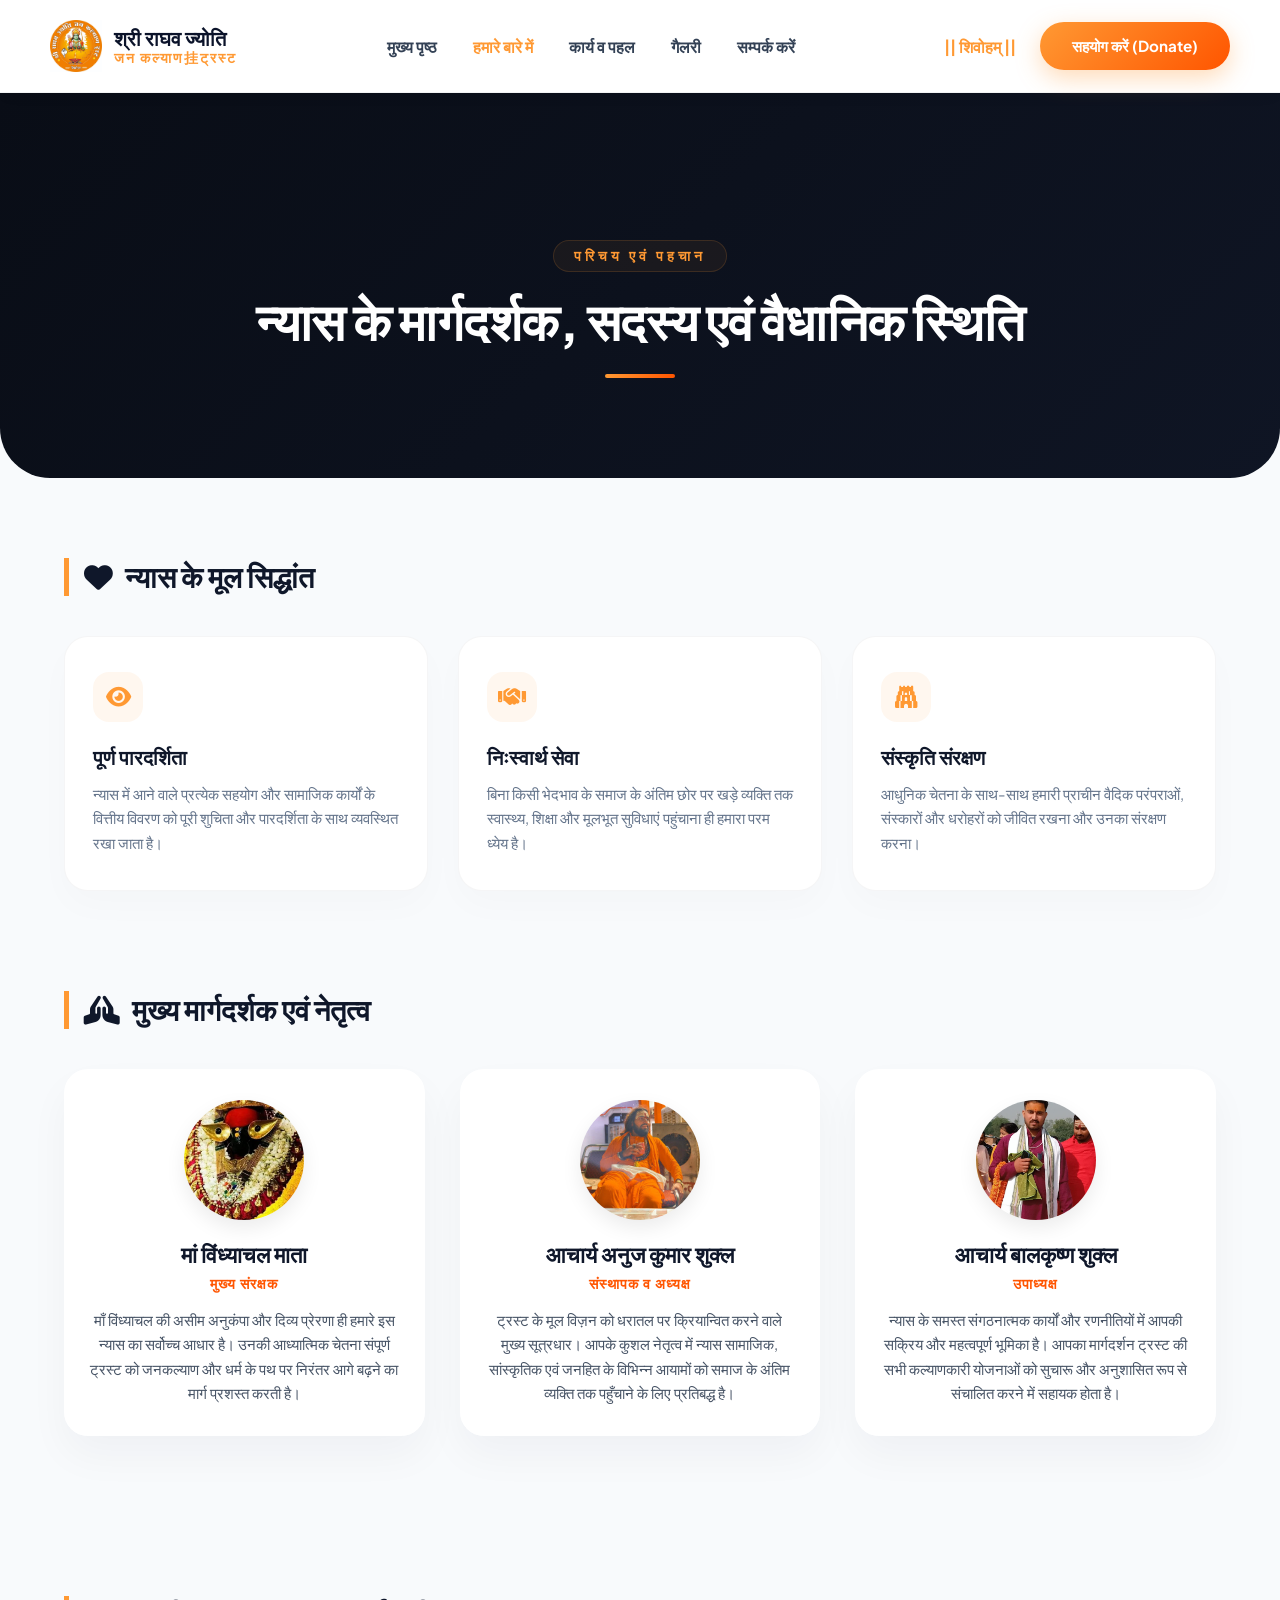
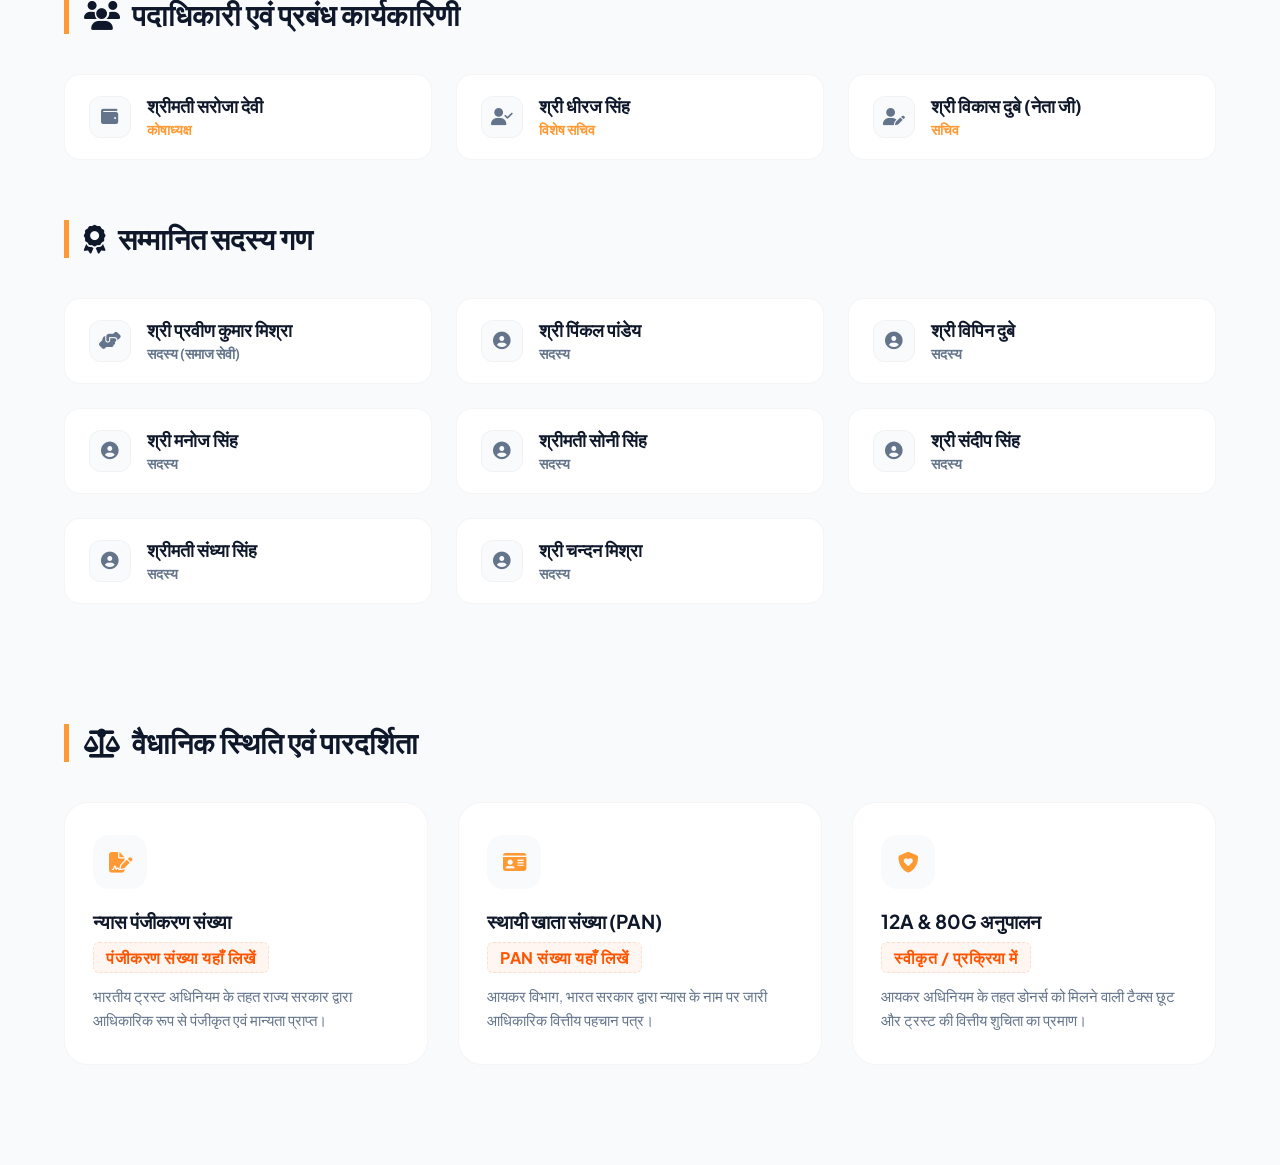
==== about.html @ bdb655ee "Add files via upload" ====
<!DOCTYPE html>
<html lang="hi">
<head>
    <meta charset="UTF-8">
    <meta name="viewport" content="width=device-width, initial-scale=1.0">
    <title>मार्गदर्शक एवं पदाधिकारी | श्री राघव ज्योति जन कल्याण ट्रस्ट</title>
    
    <!-- Premium Icons Toolkit -->
    <link rel="stylesheet" href="https://cdnjs.cloudflare.com/ajax/libs/font-awesome/6.4.0/css/all.min.css">
    
    <!-- Premium Typography -->
    <link rel="preconnect" href="https://fonts.googleapis.com">
    <link rel="preconnect" href="https://fonts.gstatic.com" crossorigin>
    <link href="https://fonts.googleapis.com/css2?family=Plus+Jakarta+Sans:wght@400;500;600;700;800&display=swap" rel="stylesheet">

    <style>
        :root {
            --primary-orange: #ff9933;
            --primary-glow: #ff5500;
            --dark-slate: #0f172a;
            --light-bg: #f8fafc;
            --text-dark: #334155;
            --text-muted: #64748b;
            --pure-white: #ffffff;
            --font-main: 'Plus Jakarta Sans', sans-serif;
        }

        * {
            margin: 0;
            padding: 0;
            box-sizing: border-box;
            font-family: var(--font-main);
            scroll-behavior: smooth;
        }

        body {
            background-color: var(--light-bg);
            color: var(--text-dark);
            overflow-x: hidden;
        }

        /* NAVBAR MODULE */
        .navbar {
            position: fixed;
            top: 0;
            left: 0;
            width: 100%;
            background: #ffffff;
            display: flex;
            justify-content: space-between;
            align-items: center;
            padding: 20px 50px;
            z-index: 1000;
            border-bottom: 1px solid rgba(15, 23, 42, 0.05);
            box-shadow: 0 4px 20px rgba(0, 0, 0, 0.02);
        }

        .nav-logo-block {
            display: flex;
            align-items: center;
            gap: 12px;
            text-decoration: none;
        }

        .nav-logo-block img {
            height: 52px;
            width: auto;
            object-fit: contain;
        }

        .logo-text-wrapper {
            display: flex;
            flex-direction: column;
        }

        .logo-title {
            font-size: 1.25rem;
            font-weight: 800;
            color: #0b132a;
            line-height: 1.2;
        }

        .logo-subtitle {
            font-size: 0.85rem;
            font-weight: 700;
            color: var(--primary-orange);
            letter-spacing: 2px;
            line-height: 1.2;
        }

        .nav-links {
            display: flex;
            list-style: none;
            gap: 36px;
            align-items: center;
        }

        .nav-links a {
            text-decoration: none;
            color: var(--text-dark);
            font-size: 1rem;
            font-weight: 600;
            position: relative;
            transition: color 0.3s ease;
        }

        .nav-links a:hover, .nav-links a.active {
            color: var(--primary-orange);
        }

        .nav-actions {
            display: flex;
            align-items: center;
            gap: 24px;
        }

        .btn-shivoham {
            text-decoration: none;
            color: var(--primary-orange);
            font-size: 1rem;
            font-weight: 700;
        }

        .btn-primary-glow {
            text-decoration: none;
            background: linear-gradient(135deg, #ff9933, #ff5500);
            color: var(--pure-white);
            font-size: 0.95rem;
            font-weight: 700;
            padding: 14px 32px;
            border-radius: 50px;
            box-shadow: 0 8px 24px rgba(255, 153, 51, 0.35);
            transition: all 0.3s ease;
        }

        .btn-primary-glow:hover {
            transform: translateY(-2px);
            box-shadow: 0 12px 28px rgba(255, 153, 51, 0.5);
        }

        /* HERO HEADER */
        .inner-hero {
            background: linear-gradient(135deg, #090d16 0%, #0f1524 100%);
            text-align: center;
            padding: 150px 24px 100px 24px;
            margin-top: 90px;
            border-radius: 0 0 50px 50px;
        }

        .hero-tag-glow {
            font-size: 0.85rem;
            font-weight: 700;
            color: var(--primary-orange);
            letter-spacing: 4px;
            text-transform: uppercase;
            margin-bottom: 16px;
            display: inline-block;
            background: rgba(255, 153, 51, 0.06);
            padding: 6px 20px;
            border-radius: 50px;
            border: 1px solid rgba(255, 153, 51, 0.15);
        }

        .inner-hero h1 {
            font-size: 3.2rem;
            color: var(--pure-white);
            font-weight: 800;
            letter-spacing: -0.5px;
        }

        .hero-line {
            width: 70px;
            height: 4px;
            background: linear-gradient(90deg, var(--primary-orange), var(--primary-glow));
            margin: 20px auto 0 auto;
            border-radius: 10px;
        }

        /* CONTAINER */
        .container {
            max-width: 1200px;
            margin: 0 auto;
            padding: 0 24px;
        }

        /* SECTION HEADER COMPONENT */
        .section-header-title {
            font-size: 1.8rem;
            font-weight: 800;
            color: var(--dark-slate);
            margin-bottom: 40px;
            display: flex;
            align-items: center;
            gap: 12px;
            border-left: 5px solid var(--primary-orange);
            padding-left: 15px;
        }

        /* CORE VALUES STYLING */
        .values-section {
            padding: 80px 0 40px 0;
        }

        .values-grid {
            display: grid;
            grid-template-columns: repeat(3, 1fr);
            gap: 30px;
        }

        .value-card {
            background: #ffffff;
            border: 1px solid rgba(15, 23, 42, 0.04);
            border-radius: 24px;
            padding: 35px 28px;
            box-shadow: 0 15px 35px rgba(15, 23, 42, 0.02);
            transition: all 0.3s ease;
        }

        .value-card:hover {
            transform: translateY(-5px);
            box-shadow: 0 25px 50px rgba(15, 23, 42, 0.06);
            border-color: rgba(255, 153, 51, 0.15);
        }

        .value-icon {
            width: 50px;
            height: 50px;
            background: rgba(255, 153, 51, 0.08);
            border-radius: 16px;
            display: flex;
            align-items: center;
            justify-content: center;
            color: var(--primary-orange);
            font-size: 1.4rem;
            margin-bottom: 22px;
        }

        .value-card h3 {
            font-size: 1.25rem;
            color: var(--dark-slate);
            font-weight: 700;
            margin-bottom: 12px;
        }

        .value-card p {
            font-size: 0.95rem;
            color: var(--text-muted);
            line-height: 1.6;
        }

        /* MAIN LEADERS SECTION */
        .members-section {
            padding: 60px 0 50px 0;
        }

        .leaders-grid {
            display: grid;
            grid-template-columns: repeat(3, 1fr);
            gap: 35px;
            margin-bottom: 60px;
        }

        .leader-card {
            background: rgba(255, 255, 255, 0.9);
            backdrop-filter: blur(15px);
            -webkit-backdrop-filter: blur(15px);
            border: 1px solid rgba(255, 255, 255, 0.8);
            border-radius: 24px;
            padding: 30px 24px;
            box-shadow: 0 20px 40px rgba(15, 23, 42, 0.04);
            text-align: center;
            transition: transform 0.3s ease, box-shadow 0.3s ease;
        }

        .leader-card:hover {
            transform: translateY(-5px);
            box-shadow: 0 30px 50px rgba(15, 23, 42, 0.08);
            border-color: rgba(255, 153, 51, 0.2);
        }

        .leader-avatar-box {
            width: 120px;
            height: 120px;
            border-radius: 50%;
            margin: 0 auto 20px auto;
            overflow: hidden;
            display: flex;
            align-items: center;
            justify-content: center;
            box-shadow: 0 8px 20px rgba(0,0,0,0.08);
        }

        .leader-avatar-box img {
            width: 100%;
            height: 100%;
            object-fit: cover;
        }

        .leader-info h3 {
            font-size: 1.4rem;
            color: var(--dark-slate);
            font-weight: 700;
            margin-bottom: 6px;
        }

        .leader-info .designation {
            font-size: 0.9rem;
            color: var(--primary-glow);
            font-weight: 700;
            letter-spacing: 1px;
            text-transform: uppercase;
            margin-bottom: 15px;
        }

        .leader-info .bio-para {
            font-size: 0.95rem;
            color: var(--text-dark);
            line-height: 1.6;
            opacity: 0.9;
        }

        /* CORE OFFICIALS & MEMBERS */
        .officials-section {
            padding: 50px 0 60px 0;
        }

        .simple-members-grid {
            display: grid;
            grid-template-columns: repeat(3, 1fr);
            gap: 24px;
        }

        .simple-member-row {
            background: #ffffff;
            border: 1px solid rgba(15, 23, 42, 0.04);
            border-radius: 16px;
            padding: 20px 24px;
            display: flex;
            align-items: center;
            gap: 16px;
            transition: all 0.3s ease;
        }

        .simple-member-row:hover {
            border-color: var(--primary-orange);
            box-shadow: 0 10px 25px rgba(255, 153, 51, 0.06);
            transform: translateX(3px);
        }

        .member-icon-dot {
            width: 42px;
            height: 42px;
            border-radius: 12px;
            background: var(--light-bg);
            display: flex;
            align-items: center;
            justify-content: center;
            color: var(--text-muted);
            font-size: 1.1rem;
            border: 1px solid rgba(0,0,0,0.03);
            transition: all 0.3s ease;
        }
        
        .simple-member-row:hover .member-icon-dot {
            background: var(--primary-orange);
            color: #ffffff;
        }

        .member-details {
            display: flex;
            flex-direction: column;
        }

        .member-name {
            font-size: 1.1rem;
            font-weight: 700;
            color: var(--dark-slate);
        }

        .member-role {
            font-size: 0.88rem;
            color: var(--primary-orange);
            font-weight: 600;
            margin-top: 2px;
        }
        
        .member-role.normal-member {
            color: var(--text-muted);
        }

        /* LEGAL & TRANSPARENCY STYLING */
        .legal-section {
            padding: 60px 0 100px 0;
        }

        .legal-transparency-grid {
            display: grid;
            grid-template-columns: repeat(3, 1fr);
            gap: 30px;
        }

        .legal-card-box {
            background: #ffffff;
            border: 1px solid rgba(15, 23, 42, 0.04);
            border-radius: 24px;
            padding: 32px 28px;
            transition: all 0.4s cubic-bezier(0.16, 1, 0.3, 1);
            position: relative;
            overflow: hidden;
        }

        .legal-card-box::before {
            content: '';
            position: absolute;
            top: 0;
            left: 0;
            width: 4px;
            height: 100%;
            background: var(--primary-orange);
            opacity: 0;
            transition: opacity 0.3s ease;
        }

        .legal-card-box:hover {
            box-shadow: 0 20px 45px rgba(15, 23, 42, 0.06);
            transform: translateY(-4px);
            border-color: rgba(255, 153, 51, 0.15);
        }

        .legal-card-box:hover::before {
            opacity: 1;
        }

        .legal-icon {
            width: 54px;
            height: 54px;
            background: var(--light-bg);
            border-radius: 16px;
            display: flex;
            align-items: center;
            justify-content: center;
            color: var(--primary-orange);
            font-size: 1.3rem;
            margin-bottom: 20px;
            transition: all 0.3s ease;
        }

        .legal-card-box:hover .legal-icon {
            background: linear-gradient(135deg, var(--primary-orange), var(--primary-glow));
            color: #ffffff;
        }

        .legal-info-block h4 {
            font-size: 1.2rem;
            color: var(--dark-slate);
            font-weight: 700;
            margin-bottom: 8px;
        }

        .legal-value {
            font-size: 1rem;
            font-weight: 700;
            color: var(--primary-glow);
            background: rgba(255, 85, 0, 0.05);
            padding: 4px 12px;
            border-radius: 6px;
            display: inline-block;
            margin-bottom: 12px;
            letter-spacing: 0.5px;
            border: 1px dashed rgba(255, 85, 0, 0.15);
        }

        .legal-desc {
            font-size: 0.92rem;
            color: var(--text-muted);
            line-height: 1.6;
        }

        /* RESPONSIVE MEDIA QUERIES */
        @media (max-width: 1024px) {
            .navbar { padding: 15px 30px; }
            .values-grid, .leaders-grid, .simple-members-grid, .legal-transparency-grid { 
                grid-template-columns: repeat(2, 1fr); 
            }
        }

        @media (max-width: 768px) {
            .nav-links, .nav-actions { display: none; }
            .inner-hero h1 { font-size: 2.2rem; }
            .section-header-title { font-size: 1.5rem; }
            .values-grid, .leaders-grid, .simple-members-grid, .legal-transparency-grid { 
                grid-template-columns: 1fr; 
            }
        }
    </style>
</head>
<body>

    <!-- NAVBAR -->
    <nav class="navbar">
        <a href="index.html" class="nav-logo-block">
            <img src="img/logo.jpg" alt="श्री राघव ज्योति">
            <div class="logo-text-wrapper">
                <span class="logo-title">श्री राघव ज्योति</span>
                <span class="logo-subtitle">जन कल्याण挂ट्रस्ट</span>
            </div>
        </a>
        
        <ul class="nav-links">
            <li><a href="index.html">मुख्य पृष्ठ</a></li>
            <li><a href="about.html" class="active">हमारे बारे में</a></li>
            <li><a href="work.html">कार्य व पहल</a></li>
            <li><a href="gallery.html">गैलरी</a></li>
            <li><a href="contact.html">सम्पर्क करें</a></li>
        </ul>
        
        <div class="nav-actions">
            <a href="index.html" class="btn-shivoham">|| शिवोहम् ||</a>
            <a href="donation.html" class="btn-primary-glow">सहयोग करें (Donate)</a>
        </div>
    </nav>

    <!-- HERO HEADER -->
    <header class="inner-hero">
        <div class="inner-hero-content">
            <span class="hero-tag-glow">परिचय एवं पहचान</span>
            <h1>न्यास के मार्गदर्शक, सदस्य एवं वैधानिक स्थिति</h1>
            <div class="hero-line"></div>
        </div>
    </header>

    <!-- EXTRA SECTION: CORE VALUES -->
    <section class="values-section">
        <div class="container">
            <h2 class="section-header-title"><i class="fa-solid fa-heart"></i> न्यास के मूल सिद्धांत</h2>
            <div class="values-grid">
                <div class="value-card">
                    <div class="value-icon"><i class="fa-solid fa-eye"></i></div>
                    <h3>पूर्ण पारदर्शिता</h3>
                    <p>न्यास में आने वाले प्रत्येक सहयोग और सामाजिक कार्यों के वित्तीय विवरण को पूरी शुचिता और पारदर्शिता के साथ व्यवस्थित रखा जाता है।</p>
                </div>
                <div class="value-card">
                    <div class="value-icon"><i class="fa-solid fa-handshake"></i></div>
                    <h3>निःस्वार्थ सेवा</h3>
                    <p>बिना किसी भेदभाव के समाज के अंतिम छोर पर खड़े व्यक्ति तक स्वास्थ्य, शिक्षा और मूलभूत सुविधाएं पहुंचाना ही हमारा परम ध्येय है।</p>
                </div>
                <div class="value-card">
                    <div class="value-icon"><i class="fa-solid fa-gopuram"></i></div>
                    <h3>संस्कृति संरक्षण</h3>
                    <p>आधुनिक चेतना के साथ-साथ हमारी प्राचीन वैदिक परंपराओं, संस्कारों और धरोहरों को जीवित रखना और उनका संरक्षण करना।</p>
                </div>
            </div>
        </div>
    </section>

    <!-- MAIN LEADERS SECTION -->
    <section class="members-section">
        <div class="container">
            
            <h2 class="section-header-title"><i class="fa-solid fa-hands-praying"></i> मुख्य मार्गदर्शक एवं नेतृत्व</h2>
            
            <div class="leaders-grid">
                <!-- Leader 1 -->
                <div class="leader-card">
                    <div class="leader-avatar-box">
                        <!-- अपनी इमेज का नाम यहाँ बदलें -->
                        <img src="img/maa.jfif" alt="मां विंध्याचल माता">
                    </div>
                    <div class="leader-info">
                        <h3>मां विंध्याचल माता</h3>
                        <p class="designation">मुख्य संरक्षक</p>
                        <p class="bio-para">माँ विंध्याचल की असीम अनुकंपा और दिव्य प्रेरणा ही हमारे इस न्यास का सर्वोच्च आधार है। उनकी आध्यात्मिक चेतना संपूर्ण ट्रस्ट को जनकल्याण और धर्म के पथ पर निरंतर आगे बढ़ने का मार्ग प्रशस्त करती है।</p>
                    </div>
                </div>

                <!-- Leader 2 -->
                <div class="leader-card">
                    <div class="leader-avatar-box">
                        <!-- अपनी इमेज का नाम यहाँ बदलें -->
                        <img src="img/anuj.jpg" alt="आचार्य अनुज कुमार शुक्ल">
                    </div>
                    <div class="leader-info">
                        <h3>आचार्य अनुज कुमार शुक्ल</h3>
                        <p class="designation">संस्थापक व अध्यक्ष</p>
                        <p class="bio-para">ट्रस्ट के मूल विज़न को धरातल पर क्रियान्वित करने वाले मुख्य सूत्रधार। आपके कुशल नेतृत्व में न्यास सामाजिक, सांस्कृतिक एवं जनहित के विभिन्न आयामों को समाज के अंतिम व्यक्ति तक पहुँचाने के लिए प्रतिबद्ध है।</p>
                    </div>
                </div>

                <!-- Leader 3 -->
                <div class="leader-card">
                    <div class="leader-avatar-box">
                        <!-- अपनी इमेज का नाम यहाँ बदलें -->
                        <img src="img/baalkrishna.jpg" alt="आचार्य बालकृष्ण शुक्ल">
                    </div>
                    <div class="leader-info">
                        <h3>आचार्य बालकृष्ण शुक्ल</h3>
                        <p class="designation">उपाध्यक्ष</p>
                        <p class="bio-para">न्यास के समस्त संगठनात्मक कार्यों और रणनीतियों में आपकी सक्रिय और महत्वपूर्ण भूमिका है। आपका मार्गदर्शन ट्रस्ट की सभी कल्याणकारी योजनाओं को सुचारू और अनुशासित रूप से संचालित करने में सहायक होता है।</p>
                    </div>
                </div>
            </div>

        </div>
    </section>

    <!-- OFFICIALS & RESPECTED MEMBERS GRID -->
    <section class="officials-section">
        <div class="container">
            
            <h2 class="section-header-title"><i class="fa-solid fa-users"></i> पदाधिकारी एवं प्रबंध कार्यकारिणी</h2>
            
            <div class="simple-members-grid">
                <div class="simple-member-row">
                    <div class="member-icon-dot"><i class="fa-solid fa-wallet"></i></div>
                    <div class="member-details">
                        <span class="member-name">श्रीमती सरोजा देवी</span>
                        <span class="member-role">कोषाध्यक्ष</span>
                    </div>
                </div>

                <div class="simple-member-row">
                    <div class="member-icon-dot"><i class="fa-solid fa-user-check"></i></div>
                    <div class="member-details">
                        <span class="member-name">श्री धीरज सिंह</span>
                        <span class="member-role">विशेष सचिव</span>
                    </div>
                </div>

                <div class="simple-member-row">
                    <div class="member-icon-dot"><i class="fa-solid fa-user-pen"></i></div>
                    <div class="member-details">
                        <span class="member-name">श्री विकास दुबे (नेता जी)</span>
                        <span class="member-role">सचिव</span>
                    </div>
                </div>
            </div>

            <!-- HONORED MEMBERS SUBSECTION -->
            <h2 class="section-header-title" style="margin-top: 60px;"><i class="fa-solid fa-award"></i> सम्मानित सदस्य गण</h2>
            
            <div class="simple-members-grid">
                <div class="simple-member-row">
                    <div class="member-icon-dot"><i class="fa-solid fa-handshake-angle"></i></div>
                    <div class="member-details">
                        <span class="member-name">श्री प्रवीण कुमार मिश्रा</span>
                        <span class="member-role normal-member">सदस्य (समाज सेवी)</span>
                    </div>
                </div>

                <div class="simple-member-row">
                    <div class="member-icon-dot"><i class="fa-solid fa-circle-user"></i></div>
                    <div class="member-details">
                        <span class="member-name">श्री पिंकल पांडेय</span>
                        <span class="member-role normal-member">सदस्य</span>
                    </div>
                </div>

                <div class="simple-member-row">
                    <div class="member-icon-dot"><i class="fa-solid fa-circle-user"></i></div>
                    <div class="member-details">
                        <span class="member-name">श्री विपिन दुबे</span>
                        <span class="member-role normal-member">सदस्य</span>
                    </div>
                </div>

                <div class="simple-member-row">
                    <div class="member-icon-dot"><i class="fa-solid fa-circle-user"></i></div>
                    <div class="member-details">
                        <span class="member-name">श्री मनोज सिंह</span>
                        <span class="member-role normal-member">सदस्य</span>
                    </div>
                </div>

                <div class="simple-member-row">
                    <div class="member-icon-dot"><i class="fa-solid fa-circle-user"></i></div>
                    <div class="member-details">
                        <span class="member-name">श्रीमती सोनी सिंह</span>
                        <span class="member-role normal-member">सदस्य</span>
                    </div>
                </div>

                <div class="simple-member-row">
                    <div class="member-icon-dot"><i class="fa-solid fa-circle-user"></i></div>
                    <div class="member-details">
                        <span class="member-name">श्री संदीप सिंह</span>
                        <span class="member-role normal-member">सदस्य</span>
                    </div>
                </div>

                <div class="simple-member-row">
                    <div class="member-icon-dot"><i class="fa-solid fa-circle-user"></i></div>
                    <div class="member-details">
                        <span class="member-name">श्रीमती संध्या सिंह</span>
                        <span class="member-role normal-member">सदस्य</span>
                    </div>
                </div>

                <div class="simple-member-row">
                    <div class="member-icon-dot"><i class="fa-solid fa-circle-user"></i></div>
                    <div class="member-details">
                        <span class="member-name">श्री चन्दन मिश्रा</span>
                        <span class="member-role normal-member">सदस्य</span>
                    </div>
                </div>
            </div>

        </div>
    </section>

    <!-- LEGAL & TRANSPARENCY SECTION -->
    <section class="legal-section">
        <div class="container">
            <h2 class="section-header-title"><i class="fa-solid fa-scale-balanced"></i> वैधानिक स्थिति एवं पारदर्शिता</h2>
            
            <div class="legal-transparency-grid">
                <div class="legal-card-box">
                    <div class="legal-icon"><i class="fa-solid fa-file-signature"></i></div>
                    <div class="legal-info-block">
                        <h4>न्यास पंजीकरण संख्या</h4>
                        <p class="legal-value">पंजीकरण संख्या यहाँ लिखें</p>
                        <p class="legal-desc">भारतीय ट्रस्ट अधिनियम के तहत राज्य सरकार द्वारा आधिकारिक रूप से पंजीकृत एवं मान्यता प्राप्त।</p>
                    </div>
                </div>

                <div class="legal-card-box">
                    <div class="legal-icon"><i class="fa-solid fa-id-card"></i></div>
                    <div class="legal-info-block">
                        <h4>स्थायी खाता संख्या (PAN)</h4>
                        <p class="legal-value">PAN संख्या यहाँ लिखें</p>
                        <p class="legal-desc">आयकर विभाग, भारत सरकार द्वारा न्यास के नाम पर जारी आधिकारिक वित्तीय पहचान पत्र।</p>
                    </div>
                </div>

                <div class="legal-card-box">
                    <div class="legal-icon"><i class="fa-solid fa-shield-heart"></i></div>
                    <div class="legal-info-block">
                        <h4>12A & 80G अनुपालन</h4>
                        <p class="legal-value">स्वीकृत / प्रक्रिया में</p>
                        <p class="legal-desc">आयकर अधिनियम के तहत डोनर्स को मिलने वाली टैक्स छूट और ट्रस्ट की वित्तीय शुचिता का प्रमाण।</p>
                    </div>
                </div>
            </div>
        </div>
    </section>

</body>
</html>
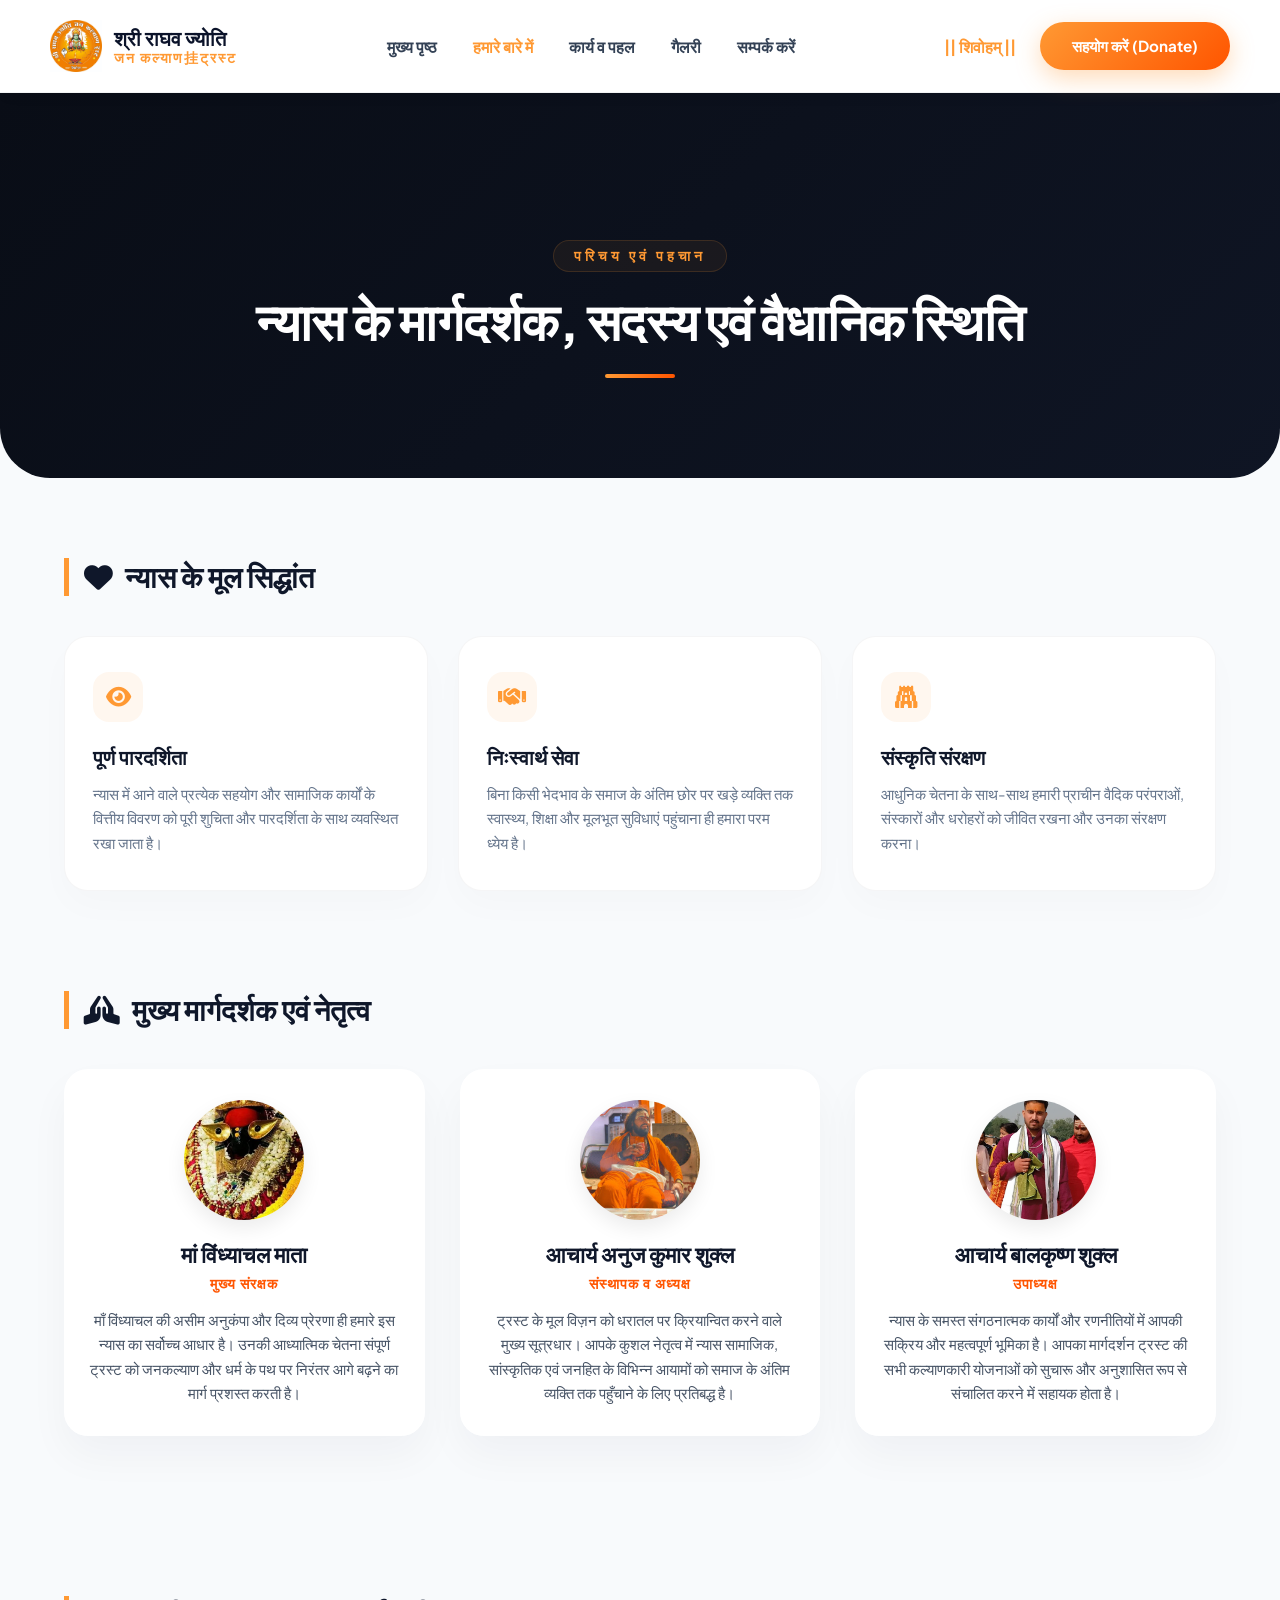
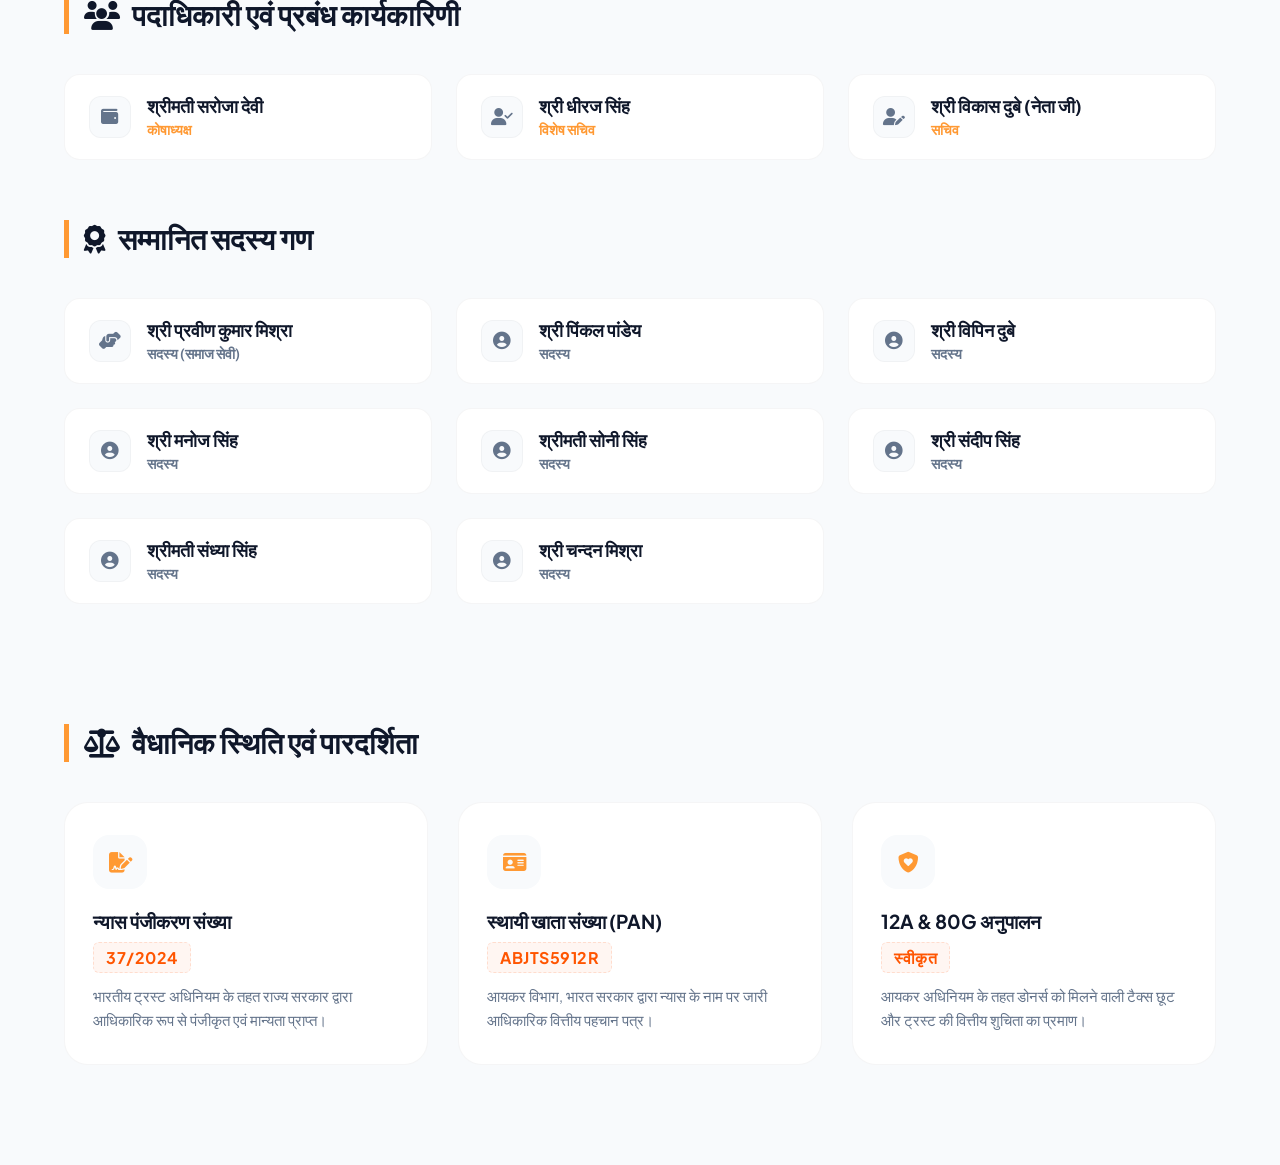
==== commit 75bb80b1: "Add files via upload" ====
--- a/about.html
+++ b/about.html
@@ -105,7 +105,7 @@
         }
 
         .nav-links a:hover, .nav-links a.active {
-            color: var(--primary-orange);
+            color: var(--primary-orange) !important;
         }
 
         .nav-actions {
@@ -496,7 +496,7 @@
 </head>
 <body>
 
-    <!-- NAVBAR -->
+    <!-- NAVBAR START -->
     <nav class="navbar">
         <a href="index.html" class="nav-logo-block">
             <img src="img/logo.jpg" alt="श्री राघव ज्योति">
@@ -519,6 +519,7 @@
             <a href="donation.html" class="btn-primary-glow">सहयोग करें (Donate)</a>
         </div>
     </nav>
+    <!-- NAVBAR END -->
 
     <!-- HERO HEADER -->
     <header class="inner-hero">
@@ -717,7 +718,7 @@
                     <div class="legal-icon"><i class="fa-solid fa-file-signature"></i></div>
                     <div class="legal-info-block">
                         <h4>न्यास पंजीकरण संख्या</h4>
-                        <p class="legal-value">पंजीकरण संख्या यहाँ लिखें</p>
+                        <p class="legal-value">37/2024</p>
                         <p class="legal-desc">भारतीय ट्रस्ट अधिनियम के तहत राज्य सरकार द्वारा आधिकारिक रूप से पंजीकृत एवं मान्यता प्राप्त।</p>
                     </div>
                 </div>
@@ -726,7 +727,7 @@
                     <div class="legal-icon"><i class="fa-solid fa-id-card"></i></div>
                     <div class="legal-info-block">
                         <h4>स्थायी खाता संख्या (PAN)</h4>
-                        <p class="legal-value">PAN संख्या यहाँ लिखें</p>
+                        <p class="legal-value">ABJTS5912R</p>
                         <p class="legal-desc">आयकर विभाग, भारत सरकार द्वारा न्यास के नाम पर जारी आधिकारिक वित्तीय पहचान पत्र।</p>
                     </div>
                 </div>
@@ -735,7 +736,7 @@
                     <div class="legal-icon"><i class="fa-solid fa-shield-heart"></i></div>
                     <div class="legal-info-block">
                         <h4>12A & 80G अनुपालन</h4>
-                        <p class="legal-value">स्वीकृत / प्रक्रिया में</p>
+                        <p class="legal-value">स्वीकृत</p>
                         <p class="legal-desc">आयकर अधिनियम के तहत डोनर्स को मिलने वाली टैक्स छूट और ट्रस्ट की वित्तीय शुचिता का प्रमाण।</p>
                     </div>
                 </div>
